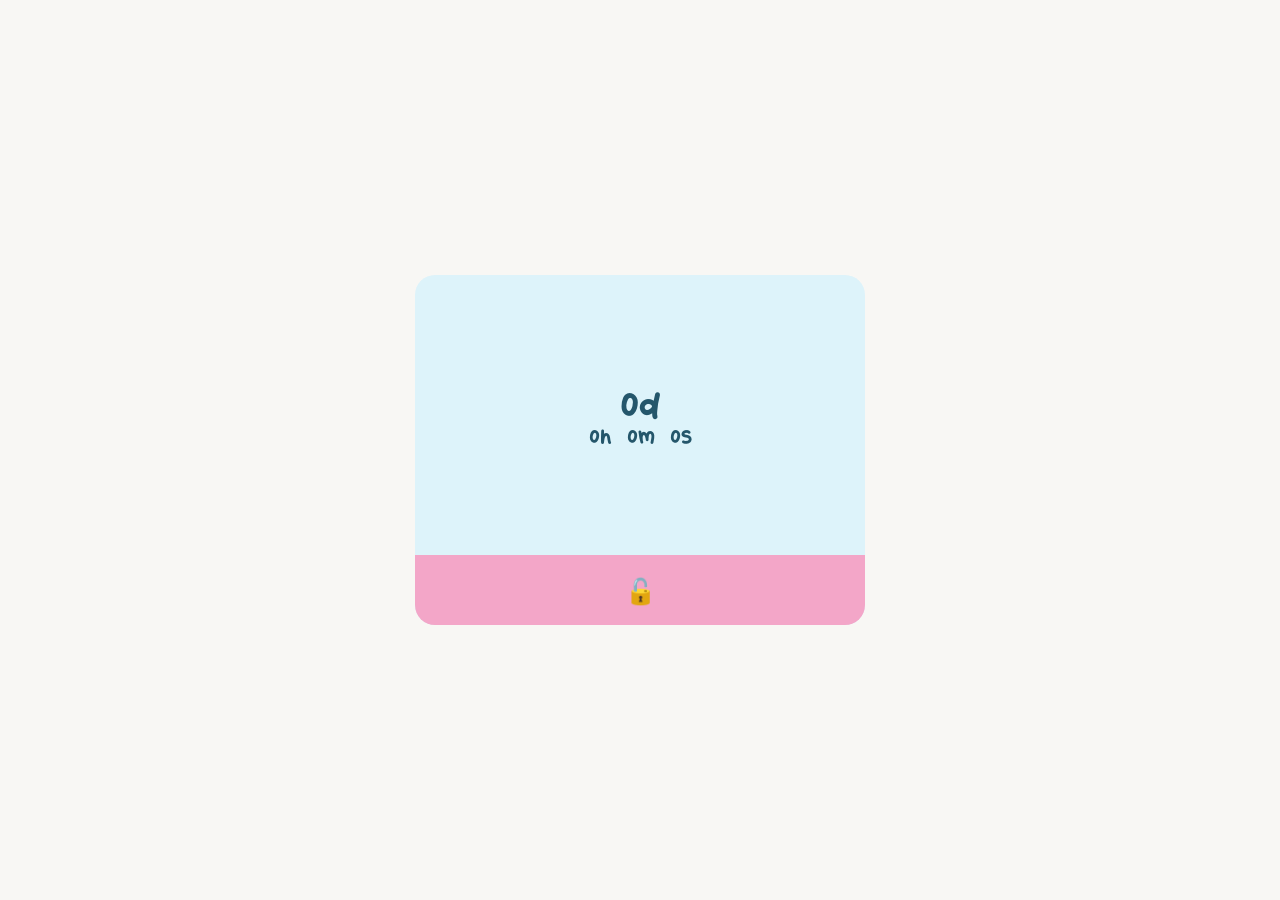
==== index.html @ 67a872bf "main" ====
<!DOCTYPE html>
<html lang="es">
<head>
    <meta charset="UTF-8">
    <meta name="viewport" content="width=device-width, initial-scale=1.0">
    <link rel="icon" type="image/png" href="icono.png">
    <title>Te amup💗</title>

    <style>
        * {
            box-sizing: border-box;
        }

        body {
            margin: 0;
            min-height: 100vh;
            display: flex;
            justify-content: center;
            align-items: center;
            background: #F8F7F4;
            padding: 15px;
        }

        main {
            width: 450px;
            height: 350px;
            max-width: 100%;
            display: flex;
            justify-content: center;
            align-items: center;
            background: #DDF3FA;
            user-select: none;
            border-radius: 20px;
        }

        #arriba {
            width: 100%;
            height: 100%;
            display: flex;
            flex-direction: column;
            align-items: center;
            text-align: center;
            font-family: font;
            color: #24566B;
        }

        #contador {
            flex: 1;
            width: 100%;
            display: flex;
            flex-direction: column;
            justify-content: center;
            align-items: center;
        }

        #dias {
            font-size: 35px;
        }

        #abajo {
            display: flex;
            gap: 15px;
            font-size: 20px;
        }

        #regalo {
            width: 100%;
            height: 70px;
            display: flex;
            justify-content: center;
            align-items: center;
            border: none;
            cursor: default;
            background: #8CCFE3;
            border-radius: 0 0 20px 20px;
            font-size: 25px;
            transition: background 0.4s, transform 0.15s;
        }

        #regalo.abierto {
            background: #F3A6C8;
            cursor: pointer;
        }

        #regalo.abierto:active {
            background: #E889B2;
            transform: scale(0.98);
        }

        @font-face {
            font-family: font;
            src: url("ngaco.otf");
        }

        /* CELULAR */
        @media (max-width: 480px) {
            body {
                padding: 12px;
            }

            main {
                width: 100%;
                height: 300px;
                border-radius: 18px;
            }

            #dias {
                font-size: 30px;
            }

            #abajo {
                gap: 10px;
                font-size: 18px;
            }

            #regalo {
                height: 65px;
                border-radius: 0 0 18px 18px;
            }
        }
    </style>
</head>

<body>
    <main>
        <div id="arriba">
            <div id="contador">
                <span id="dias">0d</span>
                <div id="abajo">
                    <span id="horas">0h</span>
                    <span id="minutos">0m</span>
                    <span id="segundos">0s</span>
                </div>
            </div>

            <div id="regalo">
                🔒
            </div>
        </div>
    </main>

    <script>
        const fecha_objetivo = new Date("2026-11-22T00:00:00");

        const enlace_codificado = "[base64]";

        const regalo = document.getElementById("regalo");

        function actualizar_contador() {
            const ahora = new Date();
            const faltante = fecha_objetivo - ahora;

            if (faltante <= 0) {
                regalo.textContent = "🔓";
                regalo.classList.add("abierto");

                document.getElementById("dias").textContent = "0d";
                document.getElementById("horas").textContent = "0h";
                document.getElementById("minutos").textContent = "0m";
                document.getElementById("segundos").textContent = "0s";

                return;
            }

            const dias = Math.floor(faltante / (1000 * 60 * 60 * 24));
            const horas = Math.floor((faltante / (1000 * 60 * 60)) % 24);
            const minutos = Math.floor((faltante / (1000 * 60)) % 60);
            const segundos = Math.floor((faltante / 1000) % 60);

            document.getElementById("dias").textContent = dias + "d";
            document.getElementById("horas").textContent = horas + "h";
            document.getElementById("minutos").textContent = minutos + "m";
            document.getElementById("segundos").textContent = segundos + "s";
        }

        regalo.addEventListener("click", function () {
            const ahora = new Date();

            if (ahora >= fecha_objetivo) {
                const enlace = atob(enlace_codificado);
                window.location.href = enlace;
            }
        });

        actualizar_contador();
        setInterval(actualizar_contador, 1000);
    </script>
</body>
</html>
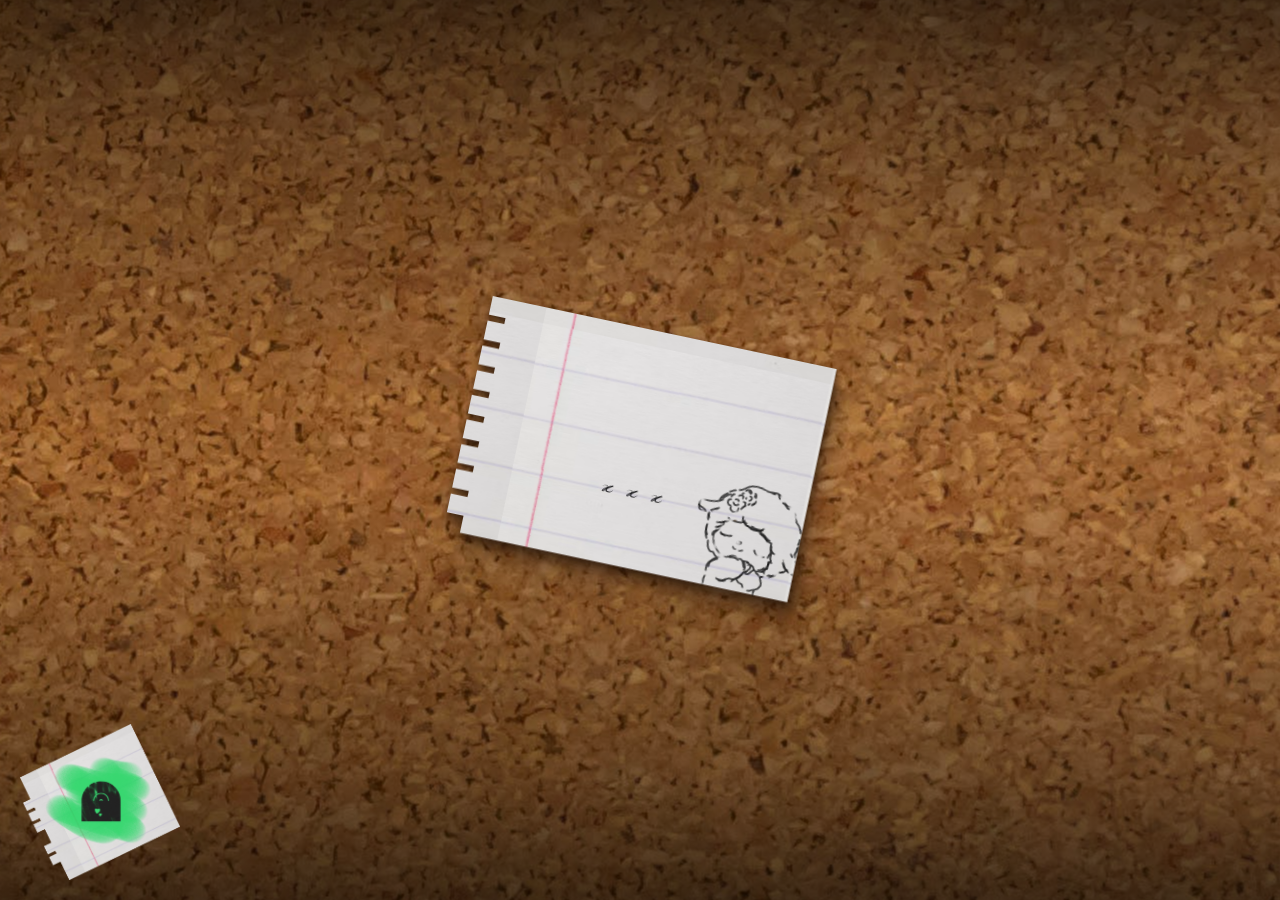
==== commit 0f7b7e47: "Add files via upload" ====
--- a/index.html
+++ b/index.html
@@ -1,190 +1,30 @@
 <!DOCTYPE html>
-<html lang="es">
+<html lang="en">
 <head>
     <meta charset="UTF-8">
     <meta name="viewport" content="width=device-width, initial-scale=1.0">
-    <link rel="icon" type="image/png" href="icono.png">
-    <title>Te amup💗</title>
-
-    <style>
-        * {
-            box-sizing: border-box;
-        }
-
-        body {
-            margin: 0;
-            min-height: 100vh;
-            display: flex;
-            justify-content: center;
-            align-items: center;
-            background: #F8F7F4;
-            padding: 15px;
-        }
-
-        main {
-            width: 450px;
-            height: 350px;
-            max-width: 100%;
-            display: flex;
-            justify-content: center;
-            align-items: center;
-            background: #DDF3FA;
-            user-select: none;
-            border-radius: 20px;
-        }
-
-        #arriba {
-            width: 100%;
-            height: 100%;
-            display: flex;
-            flex-direction: column;
-            align-items: center;
-            text-align: center;
-            font-family: font;
-            color: #24566B;
-        }
-
-        #contador {
-            flex: 1;
-            width: 100%;
-            display: flex;
-            flex-direction: column;
-            justify-content: center;
-            align-items: center;
-        }
-
-        #dias {
-            font-size: 35px;
-        }
-
-        #abajo {
-            display: flex;
-            gap: 15px;
-            font-size: 20px;
-        }
-
-        #regalo {
-            width: 100%;
-            height: 70px;
-            display: flex;
-            justify-content: center;
-            align-items: center;
-            border: none;
-            cursor: default;
-            background: #8CCFE3;
-            border-radius: 0 0 20px 20px;
-            font-size: 25px;
-            transition: background 0.4s, transform 0.15s;
-        }
-
-        #regalo.abierto {
-            background: #F3A6C8;
-            cursor: pointer;
-        }
-
-        #regalo.abierto:active {
-            background: #E889B2;
-            transform: scale(0.98);
-        }
-
-        @font-face {
-            font-family: font;
-            src: url("ngaco.otf");
-        }
-
-        /* CELULAR */
-        @media (max-width: 480px) {
-            body {
-                padding: 12px;
-            }
-
-            main {
-                width: 100%;
-                height: 300px;
-                border-radius: 18px;
-            }
-
-            #dias {
-                font-size: 30px;
-            }
-
-            #abajo {
-                gap: 10px;
-                font-size: 18px;
-            }
-
-            #regalo {
-                height: 65px;
-                border-radius: 0 0 18px 18px;
-            }
-        }
-    </style>
+    <meta name="theme-color" content="#121212">
+    <title>TEAMUMUCHO</title>
+    <link rel="stylesheet" href="style.css">
+    <link rel="manifest" href="manifest.json">
 </head>
-
 <body>
     <main>
-        <div id="arriba">
-            <div id="contador">
-                <span id="dias">0d</span>
-                <div id="abajo">
-                    <span id="horas">0h</span>
-                    <span id="minutos">0m</span>
-                    <span id="segundos">0s</span>
-                </div>
-            </div>
-
-            <div id="regalo">
-                🔒
+        <div id="box">
+            <img src="box.png" alt="box">
+            <span id="days"></span>
+            <div id="date">
+                <span id="hours">x</span>
+                <span id="minutes">x</span>
+                <span id="seconds">x</span>
             </div>
         </div>
+
+        <div id="pl">
+            <img src="pl.png" alt="pl">
+        </div>
     </main>
-
-    <script>
-        const fecha_objetivo = new Date("2026-11-22T00:00:00");
-
-        const enlace_codificado = "[base64]";
-
-        const regalo = document.getElementById("regalo");
-
-        function actualizar_contador() {
-            const ahora = new Date();
-            const faltante = fecha_objetivo - ahora;
-
-            if (faltante <= 0) {
-                regalo.textContent = "🔓";
-                regalo.classList.add("abierto");
-
-                document.getElementById("dias").textContent = "0d";
-                document.getElementById("horas").textContent = "0h";
-                document.getElementById("minutos").textContent = "0m";
-                document.getElementById("segundos").textContent = "0s";
-
-                return;
-            }
-
-            const dias = Math.floor(faltante / (1000 * 60 * 60 * 24));
-            const horas = Math.floor((faltante / (1000 * 60 * 60)) % 24);
-            const minutos = Math.floor((faltante / (1000 * 60)) % 60);
-            const segundos = Math.floor((faltante / 1000) % 60);
-
-            document.getElementById("dias").textContent = dias + "d";
-            document.getElementById("horas").textContent = horas + "h";
-            document.getElementById("minutos").textContent = minutos + "m";
-            document.getElementById("segundos").textContent = segundos + "s";
-        }
-
-        regalo.addEventListener("click", function () {
-            const ahora = new Date();
-
-            if (ahora >= fecha_objetivo) {
-                const enlace = atob(enlace_codificado);
-                window.location.href = enlace;
-            }
-        });
-
-        actualizar_contador();
-        setInterval(actualizar_contador, 1000);
-    </script>
+    
+    <script src="script.js"></script>
 </body>
-</html>
-
+</html>
--- a/style.css
+++ b/style.css
@@ -0,0 +1,102 @@
+img {
+    user-select: none;
+    -webkit-user-drag: none;
+    pointer-events: none;
+}
+
+body {
+    margin: 0;
+    user-select: none;
+
+    background:
+        linear-gradient(
+            to bottom,
+            #00000099 0%,
+            #00000055 15%,
+            transparent 45%
+        ),
+        linear-gradient(
+            to top,
+            #00000099 0%,
+            #00000055 15%,
+            transparent 45%
+        ),
+        url("cork_background.jpg");
+
+    background-position: center;
+    background-repeat: no-repeat;
+}
+
+main {
+    position: relative;
+    display: flex;
+    justify-content: center;
+    align-items: center;
+    height: 100vh;
+}
+
+#pl {
+    position: absolute;
+    bottom: 20px;
+    left: 20px;
+    width: 10rem;
+    cursor: pointer;
+}
+
+#pl img {
+    display: block;
+    width: 100%;
+    height: auto;
+}
+
+#box {
+    position: relative;
+    width: 22rem;
+    font-family: cursiva;
+    transform: rotate(0deg);
+
+    filter:
+        drop-shadow(1px 2px 2px #24130966)
+        drop-shadow(3px 7px 5px #1A0D0670)
+        drop-shadow(7px 14px 12px #12090355);
+    transform: rotate(12deg);
+}
+
+#box img {
+    display: block;
+    width: 100%;
+    height: auto;
+}
+
+#days {
+    position: absolute;
+    top: 6rem;
+    left: 50%;
+    transform: translate(-50%, -50%);
+    margin: 0;
+    font-size: 5rem;
+}
+
+#date {
+    position: absolute;
+    top: 9rem;
+    left: 50%;
+    transform: translateX(-50%);
+    display: flex;
+    justify-content: center;
+    align-items: center;
+    gap: 1rem;
+    white-space: nowrap;
+    font-size: 2rem;
+}
+
+#days,
+#date {
+    color: #171719;
+    filter: blur(0.5px);
+}
+
+@font-face {
+    font-family: cursiva;
+    src: url("Cursiva.otf");
+}
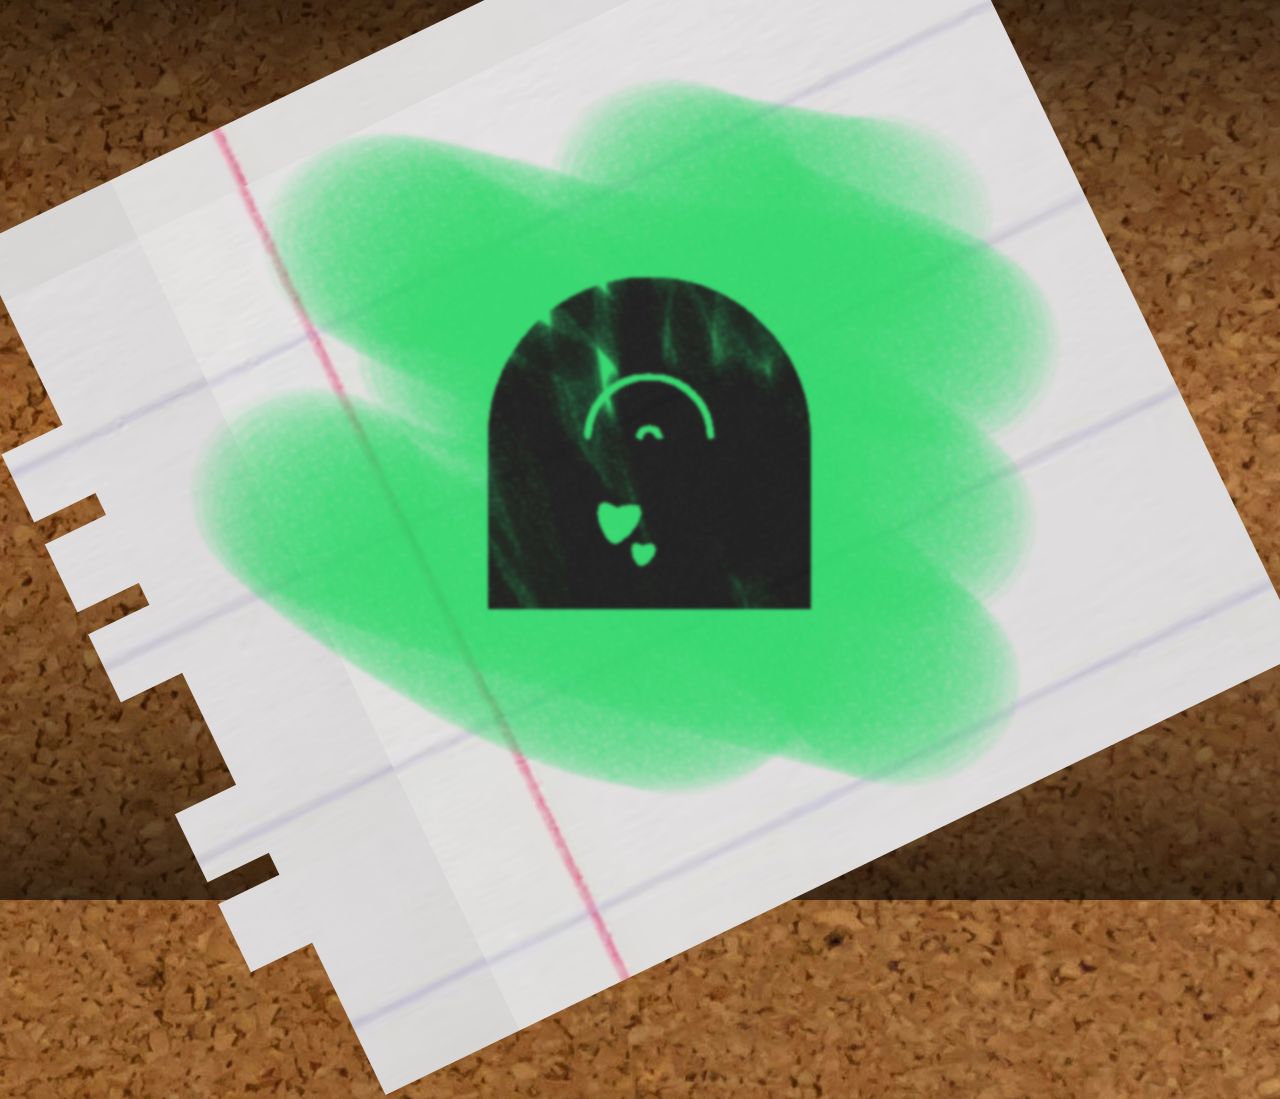
==== commit 6a8f431f: "Add files via upload" ====
--- a/index.html
+++ b/index.html
@@ -3,10 +3,8 @@
 <head>
     <meta charset="UTF-8">
     <meta name="viewport" content="width=device-width, initial-scale=1.0">
-    <meta name="theme-color" content="#121212">
     <title>TEAMUMUCHO</title>
     <link rel="stylesheet" href="style.css">
-    <link rel="manifest" href="manifest.json">
 </head>
 <body>
     <main>
@@ -20,8 +18,8 @@
             </div>
         </div>
 
-        <div id="pl">
-            <img src="pl.png" alt="pl">
+        <div id="lovi">
+            <img src="lovi.png" alt="lovi">
         </div>
     </main>
     
